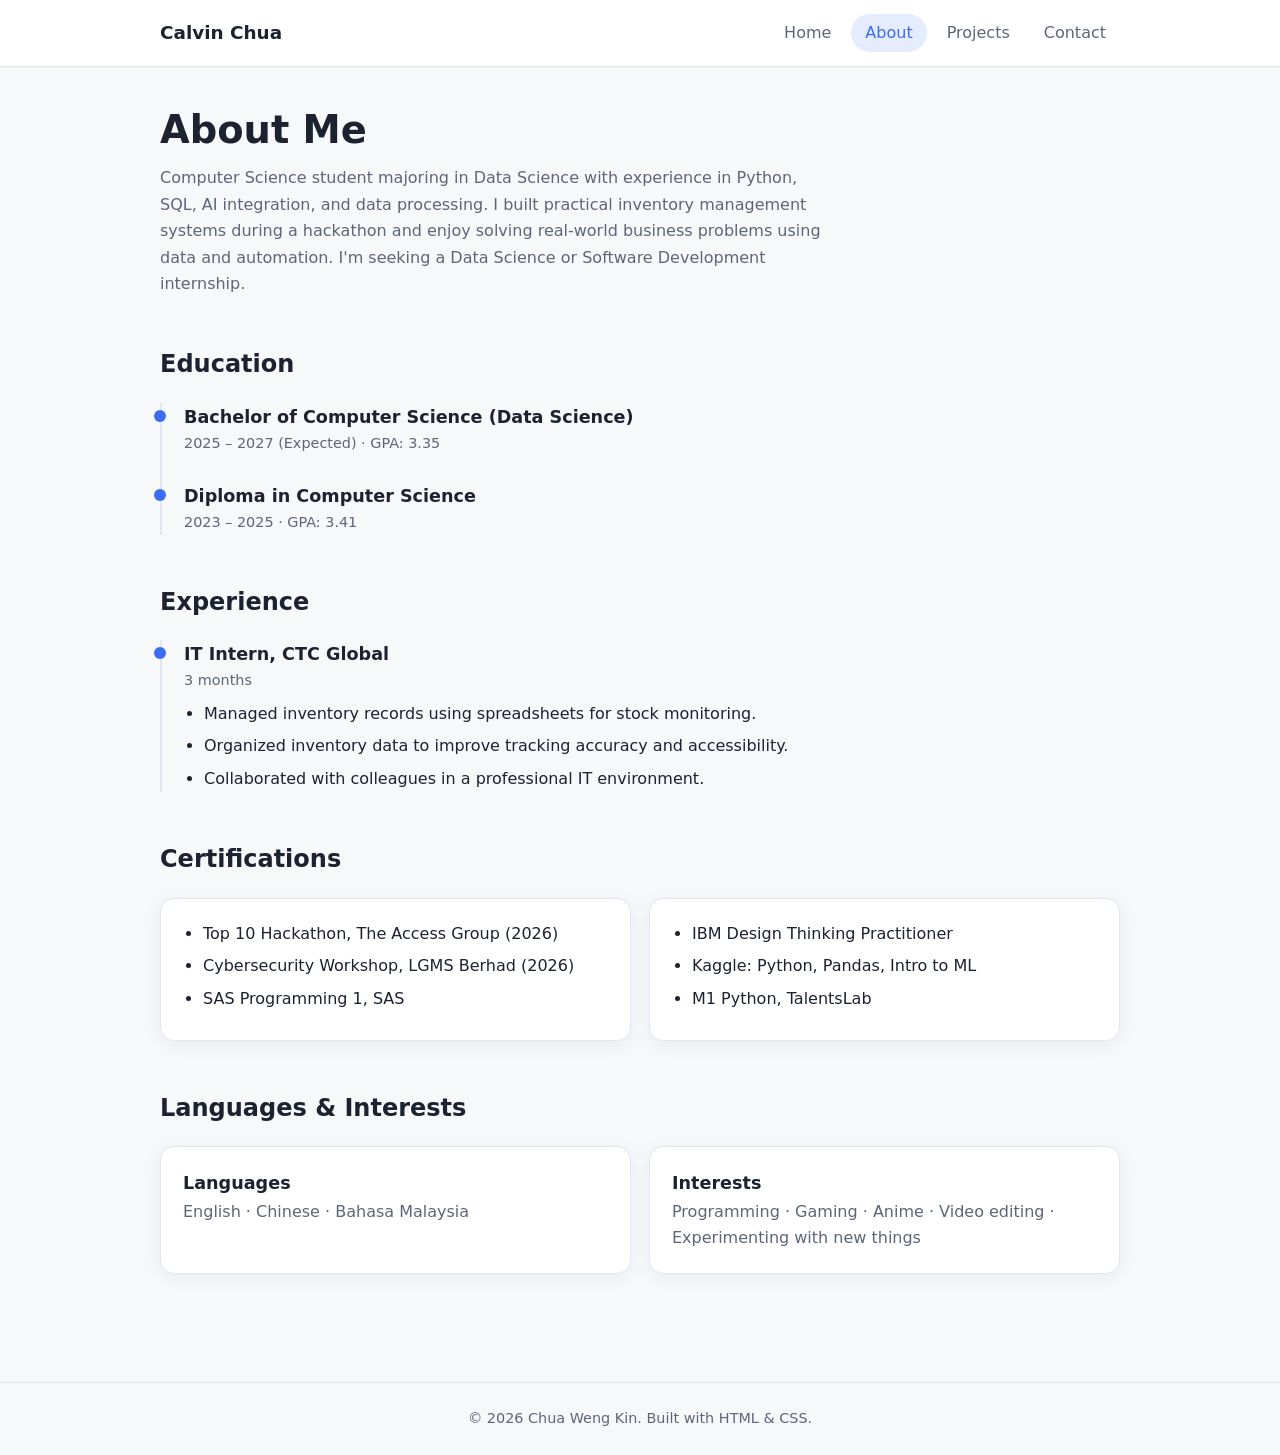
==== about.html @ a7e260a0 "about.html" ====
<!DOCTYPE html>
<html lang="en">
<head>
    <meta charset="UTF-8">
    <meta name="viewport" content="width=device-width, initial-scale=1">
    <title>About | Chua Weng Kin</title>
    <link rel="stylesheet" href="resources/style.css">
</head>
<body>
    <header>
        <nav class="nav">
            <a class="logo" href="index.html">Calvin Chua</a>
            <ul>
                <li><a href="index.html">Home</a></li>
                <li><a class="active" href="about.html">About</a></li>
                <li><a href="projects.html">Projects</a></li>
                <li><a href="contact.html">Contact</a></li>
            </ul>
        </nav>
    </header>

    <main>
        <section>
            <h1>About Me</h1>
            <p class="muted" style="margin-top:12px; max-width:65ch;">
                Computer Science student majoring in Data Science with experience in Python, SQL,
                AI integration, and data processing. I built practical inventory management systems
                during a hackathon and enjoy solving real-world business problems using data and
                automation. I'm seeking a Data Science or Software Development internship.
            </p>
        </section>

        <section>
            <h2>Education</h2>
            <div class="timeline">
                <div class="timeline-item">
                    <h3>Bachelor of Computer Science (Data Science)</h3>
                    <div class="date">2025 – 2027 (Expected) · GPA: 3.35</div>
                </div>
                <div class="timeline-item">
                    <h3>Diploma in Computer Science</h3>
                    <div class="date">2023 – 2025 · GPA: 3.41</div>
                </div>
            </div>
        </section>

        <section>
            <h2>Experience</h2>
            <div class="timeline">
                <div class="timeline-item">
                    <h3>IT Intern, CTC Global</h3>
                    <div class="date">3 months</div>
                    <ul class="list">
                        <li>Managed inventory records using spreadsheets for stock monitoring.</li>
                        <li>Organized inventory data to improve tracking accuracy and accessibility.</li>
                        <li>Collaborated with colleagues in a professional IT environment.</li>
                    </ul>
                </div>
            </div>
        </section>

        <section>
            <h2>Certifications</h2>
            <div class="grid grid-2">
                <div class="card">
                    <ul class="list">
                        <li>Top 10 Hackathon, The Access Group (2026)</li>
                        <li>Cybersecurity Workshop, LGMS Berhad (2026)</li>
                        <li>SAS Programming 1, SAS</li>
                    </ul>
                </div>
                <div class="card">
                    <ul class="list">
                        <li>IBM Design Thinking Practitioner</li>
                        <li>Kaggle: Python, Pandas, Intro to ML</li>
                        <li>M1 Python, TalentsLab</li>
                    </ul>
                </div>
            </div>
        </section>

        <section>
            <h2>Languages &amp; Interests</h2>
            <div class="grid grid-2">
                <div class="card">
                    <h3>Languages</h3>
                    <p class="muted">English · Chinese · Bahasa Malaysia</p>
                </div>
                <div class="card">
                    <h3>Interests</h3>
                    <p class="muted">Programming · Gaming · Anime · Video editing · Experimenting with new things</p>
                </div>
            </div>
        </section>
    </main>

    <footer>&copy; 2026 Chua Weng Kin. Built with HTML &amp; CSS.</footer>
</body>
</html>
---- resources/style.css ----
:root {
  --bg: #f7f8fa;
  --surface: #ffffff;
  --text: #1c2230;
  --muted: #5d6677;
  --accent: #3b6cf6;
  --accent-soft: #e6ecff;
  --border: #e2e6ee;
  --radius: 14px;
  --shadow: 0 4px 18px rgba(20, 30, 60, 0.06);
}

@media (prefers-color-scheme: dark) {
  :root {
    --bg: #0f131b;
    --surface: #171c27;
    --text: #e8ecf4;
    --muted: #9aa4b8;
    --accent: #7b9cff;
    --accent-soft: #212a44;
    --border: #262d3c;
    --shadow: 0 4px 18px rgba(0, 0, 0, 0.35);
  }
}

* { box-sizing: border-box; margin: 0; padding: 0; }

html { scroll-behavior: smooth; }

body {
  font-family: system-ui, -apple-system, "Segoe UI", Roboto, sans-serif;
  background: var(--bg);
  color: var(--text);
  line-height: 1.65;
}

a { color: var(--accent); text-decoration: none; }
a:hover { text-decoration: underline; }

/* ---------- Header / Nav ---------- */
header {
  position: sticky;
  top: 0;
  z-index: 10;
  background: var(--surface);
  border-bottom: 1px solid var(--border);
}

.nav {
  max-width: 1000px;
  margin: 0 auto;
  padding: 14px 20px;
  display: flex;
  align-items: center;
  justify-content: space-between;
  flex-wrap: wrap;
  gap: 10px;
}

.logo { font-weight: 700; font-size: 1.15rem; color: var(--text); }
.logo:hover { text-decoration: none; }

.nav ul { list-style: none; display: flex; gap: 6px; flex-wrap: wrap; }

.nav ul a {
  display: block;
  padding: 6px 14px;
  border-radius: 999px;
  color: var(--muted);
  font-weight: 500;
}

.nav ul a:hover { background: var(--accent-soft); text-decoration: none; }
.nav ul a.active { background: var(--accent-soft); color: var(--accent); }

/* ---------- Layout ---------- */
main { max-width: 1000px; margin: 0 auto; padding: 40px 20px 60px; }

section { margin-bottom: 48px; }

h1 { font-size: 2.4rem; line-height: 1.2; }
h2 { font-size: 1.5rem; margin-bottom: 18px; }
h3 { font-size: 1.1rem; }

.muted { color: var(--muted); }

.card {
  background: var(--surface);
  border: 1px solid var(--border);
  border-radius: var(--radius);
  padding: 22px;
  box-shadow: var(--shadow);
}

.grid { display: grid; gap: 18px; }
.grid-2 { grid-template-columns: repeat(auto-fit, minmax(280px, 1fr)); }
.grid-3 { grid-template-columns: repeat(auto-fit, minmax(220px, 1fr)); }

/* ---------- Hero ---------- */
.hero {
  display: flex;
  align-items: center;
  gap: 40px;
  flex-wrap: wrap;
}

.hero-text { flex: 1 1 340px; }
.hero-text .tag {
  display: inline-block;
  background: var(--accent-soft);
  color: var(--accent);
  padding: 4px 12px;
  border-radius: 999px;
  font-size: 0.85rem;
  font-weight: 600;
  margin-bottom: 14px;
}
.hero-text p { margin: 16px 0 24px; color: var(--muted); max-width: 55ch; }

.hero img {
  width: 200px;
  height: 200px;
  border-radius: 50%;
  object-fit: cover;
  border: 4px solid var(--accent-soft);
  box-shadow: var(--shadow);
}

/* ---------- Buttons ---------- */
.btn {
  display: inline-block;
  padding: 10px 20px;
  border-radius: 10px;
  font-weight: 600;
  border: 1px solid var(--accent);
  margin-right: 8px;
}
.btn-primary { background: var(--accent); color: #fff; }
.btn-primary:hover { opacity: 0.9; text-decoration: none; }
.btn-outline { color: var(--accent); }
.btn-outline:hover { background: var(--accent-soft); text-decoration: none; }

/* ---------- Chips ---------- */
.chips { display: flex; flex-wrap: wrap; gap: 8px; margin-top: 10px; }
.chip {
  background: var(--accent-soft);
  color: var(--accent);
  padding: 4px 12px;
  border-radius: 999px;
  font-size: 0.85rem;
  font-weight: 500;
}

/* ---------- Timeline (education / experience) ---------- */
.timeline { border-left: 2px solid var(--border); padding-left: 22px; }
.timeline-item { position: relative; margin-bottom: 26px; }
.timeline-item::before {
  content: "";
  position: absolute;
  left: -30px;
  top: 7px;
  width: 12px;
  height: 12px;
  border-radius: 50%;
  background: var(--accent);
}
.timeline-item .date { color: var(--muted); font-size: 0.9rem; }
.timeline-item ul { margin: 8px 0 0 18px; }

ul.list { margin-left: 20px; }
ul.list li { margin-bottom: 6px; }

/* ---------- Project cards ---------- */
.project h3 { margin-bottom: 4px; }
.project ul { margin: 12px 0 0 18px; }
.project li { margin-bottom: 4px; }

/* ---------- Footer ---------- */
footer {
  text-align: center;
  padding: 24px 20px;
  color: var(--muted);
  border-top: 1px solid var(--border);
  font-size: 0.9rem;
}

@media (max-width: 600px) {
  h1 { font-size: 1.9rem; }
  .hero { justify-content: center; text-align: center; }
  .hero-text p { margin-left: auto; margin-right: auto; }
}
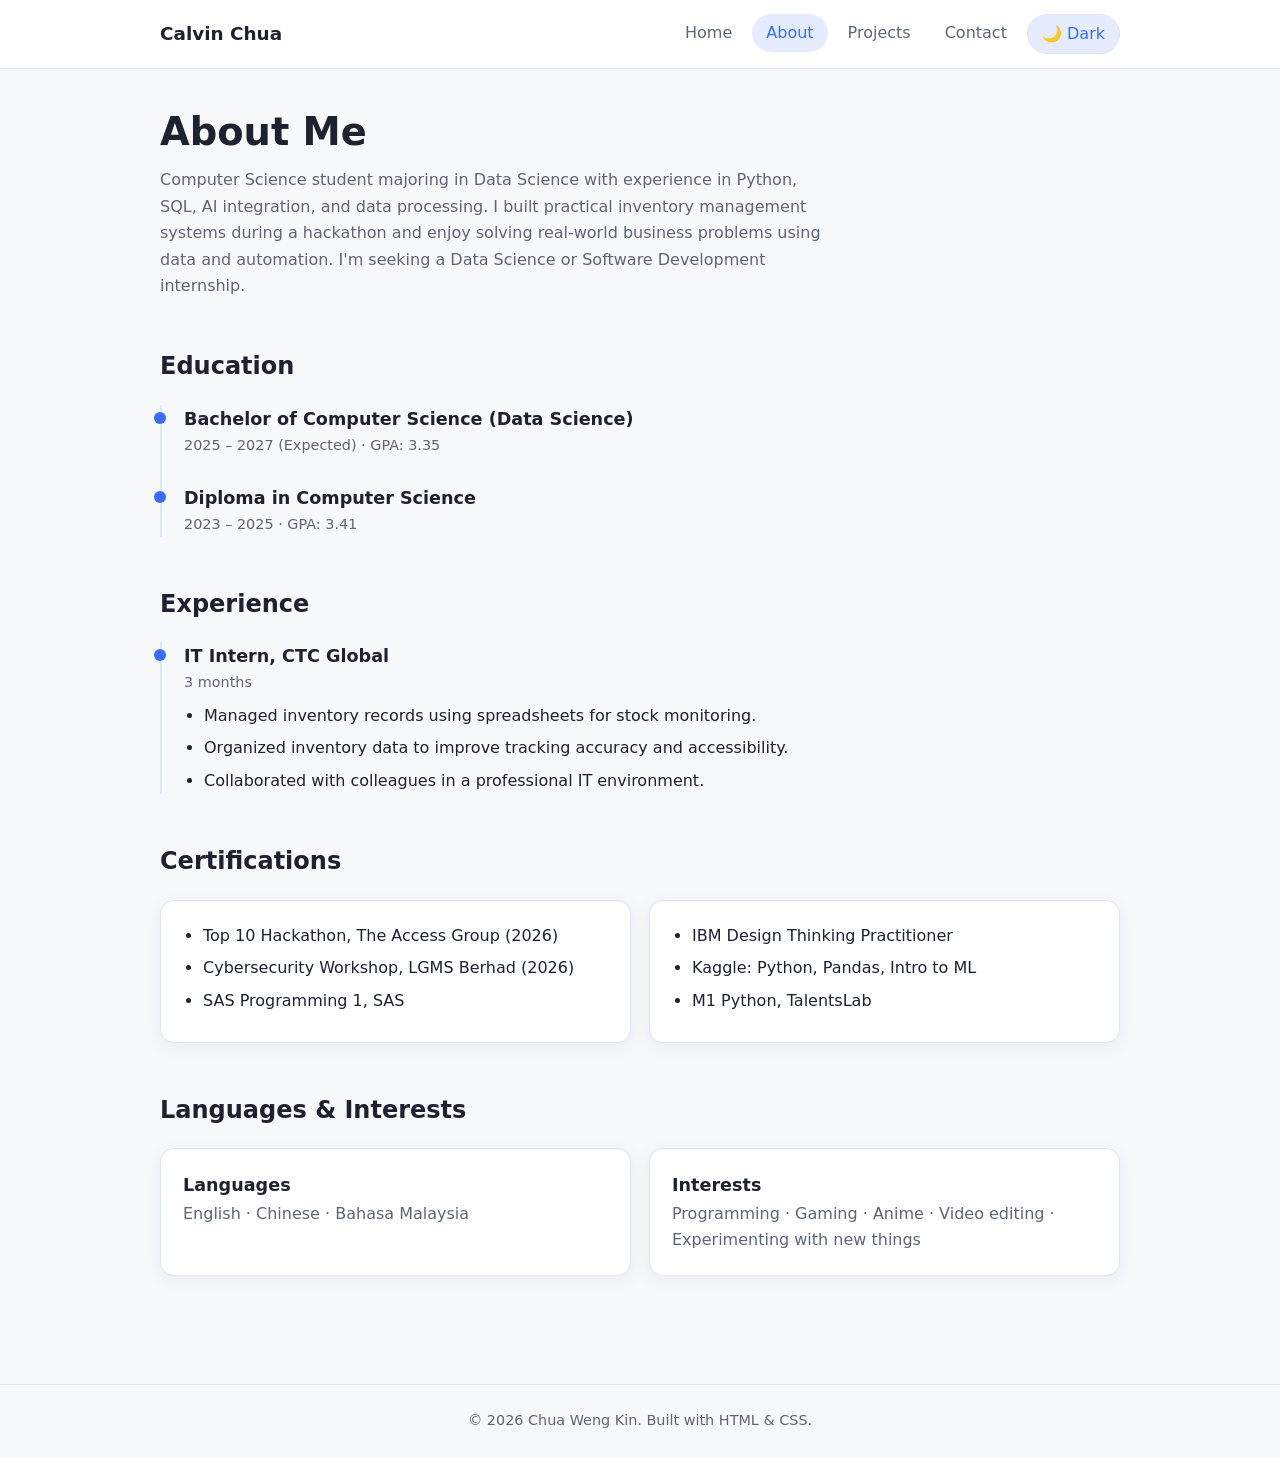
==== commit 7fa85e92: "toggle button" ====
--- a/about.html
+++ b/about.html
@@ -5,6 +5,7 @@
     <meta name="viewport" content="width=device-width, initial-scale=1">
     <title>About | Chua Weng Kin</title>
     <link rel="stylesheet" href="resources/style.css">
+    <script src="resources/theme.js"></script>
 </head>
 <body>
     <header>
@@ -15,6 +16,7 @@
                 <li><a class="active" href="about.html">About</a></li>
                 <li><a href="projects.html">Projects</a></li>
                 <li><a href="contact.html">Contact</a></li>
+                <li><button id="theme-toggle" type="button">🌙 Dark</button></li>
             </ul>
         </nav>
     </header>
--- a/resources/style.css
+++ b/resources/style.css
@@ -10,17 +10,15 @@
   --shadow: 0 4px 18px rgba(20, 30, 60, 0.06);
 }
 
-@media (prefers-color-scheme: dark) {
-  :root {
-    --bg: #0f131b;
-    --surface: #171c27;
-    --text: #e8ecf4;
-    --muted: #9aa4b8;
-    --accent: #7b9cff;
-    --accent-soft: #212a44;
-    --border: #262d3c;
-    --shadow: 0 4px 18px rgba(0, 0, 0, 0.35);
-  }
+:root[data-theme="dark"] {
+  --bg: #0f131b;
+  --surface: #171c27;
+  --text: #e8ecf4;
+  --muted: #9aa4b8;
+  --accent: #7b9cff;
+  --accent-soft: #212a44;
+  --border: #262d3c;
+  --shadow: 0 4px 18px rgba(0, 0, 0, 0.35);
 }
 
 * { box-sizing: border-box; margin: 0; padding: 0; }
@@ -95,6 +93,19 @@
 .grid { display: grid; gap: 18px; }
 .grid-2 { grid-template-columns: repeat(auto-fit, minmax(280px, 1fr)); }
 .grid-3 { grid-template-columns: repeat(auto-fit, minmax(220px, 1fr)); }
+
+/* ---------- Theme toggle ---------- */
+#theme-toggle {
+  background: var(--accent-soft);
+  color: var(--accent);
+  border: 1px solid var(--border);
+  border-radius: 999px;
+  padding: 6px 14px;
+  font: inherit;
+  font-weight: 500;
+  cursor: pointer;
+}
+#theme-toggle:hover { opacity: 0.85; }
 
 /* ---------- Hero ---------- */
 .hero {
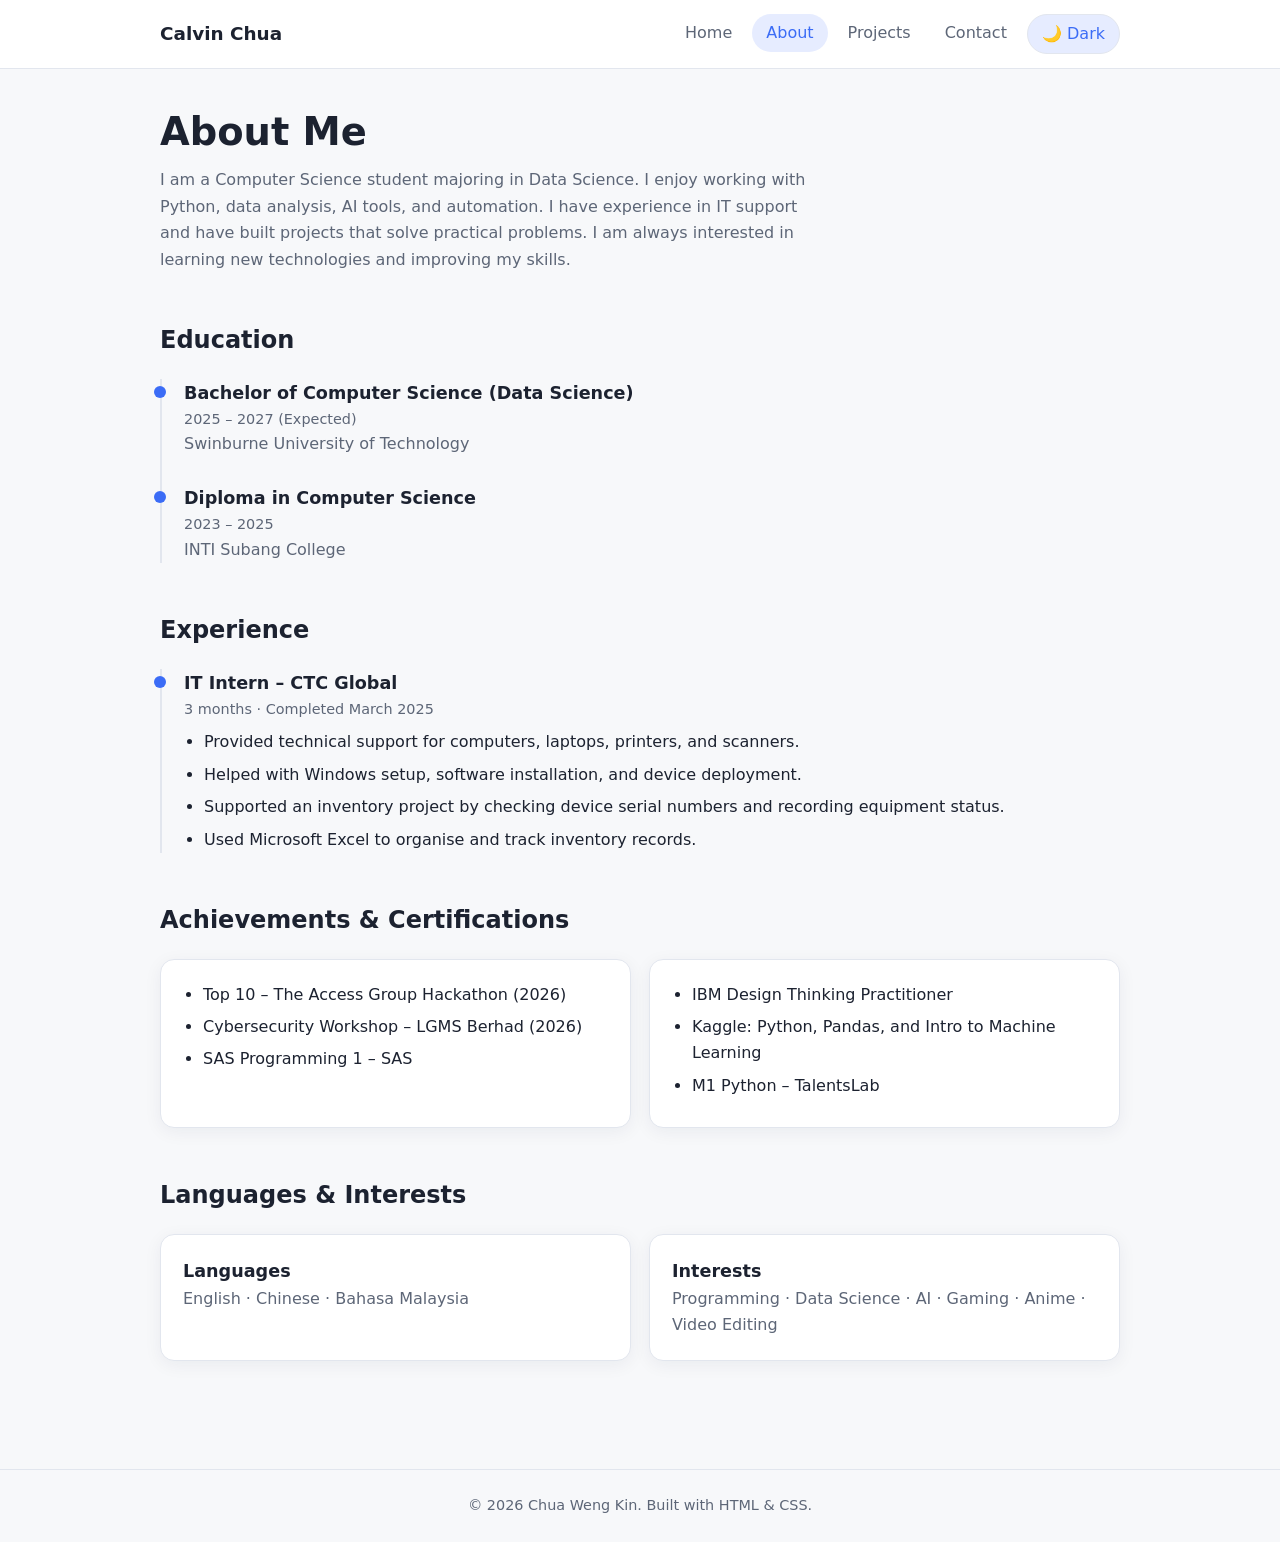
==== commit 6ea1e8e5: "Revise About page content and structure Updated the content and structure of the About page, includi" ====
--- a/about.html
+++ b/about.html
@@ -3,9 +3,10 @@
 <head>
     <meta charset="UTF-8">
     <meta name="viewport" content="width=device-width, initial-scale=1">
-    <title>About | Chua Weng Kin</title>
+    <meta name="description" content="Learn more about Calvin Chua, a Computer Science student majoring in Data Science, including his education, experience, and skills.">
+    <title>About | Calvin Chua</title>
     <link rel="stylesheet" href="resources/style.css">
-    <script src="resources/theme.js"></script>
+    <script src="resources/theme.js" defer></script>
 </head>
 <body>
     <header>
@@ -25,10 +26,11 @@
         <section>
             <h1>About Me</h1>
             <p class="muted" style="margin-top:12px; max-width:65ch;">
-                Computer Science student majoring in Data Science with experience in Python, SQL,
-                AI integration, and data processing. I built practical inventory management systems
-                during a hackathon and enjoy solving real-world business problems using data and
-                automation. I'm seeking a Data Science or Software Development internship.
+                I am a Computer Science student majoring in Data Science.
+                I enjoy working with Python, data analysis, AI tools, and automation.
+                I have experience in IT support and have built projects that solve
+                practical problems. I am always interested in learning new technologies
+                and improving my skills.
             </p>
         </section>
 
@@ -37,11 +39,14 @@
             <div class="timeline">
                 <div class="timeline-item">
                     <h3>Bachelor of Computer Science (Data Science)</h3>
-                    <div class="date">2025 – 2027 (Expected) · GPA: 3.35</div>
+                    <div class="date">2025 – 2027 (Expected)</div>
+                    <p class="muted">Swinburne University of Technology</p>
                 </div>
+
                 <div class="timeline-item">
                     <h3>Diploma in Computer Science</h3>
-                    <div class="date">2023 – 2025 · GPA: 3.41</div>
+                    <div class="date">2023 – 2025</div>
+                    <p class="muted">INTI Subang College</p>
                 </div>
             </div>
         </section>
@@ -50,32 +55,34 @@
             <h2>Experience</h2>
             <div class="timeline">
                 <div class="timeline-item">
-                    <h3>IT Intern, CTC Global</h3>
-                    <div class="date">3 months</div>
+                    <h3>IT Intern – CTC Global</h3>
+                    <div class="date">3 months · Completed March 2025</div>
                     <ul class="list">
-                        <li>Managed inventory records using spreadsheets for stock monitoring.</li>
-                        <li>Organized inventory data to improve tracking accuracy and accessibility.</li>
-                        <li>Collaborated with colleagues in a professional IT environment.</li>
+                        <li>Provided technical support for computers, laptops, printers, and scanners.</li>
+                        <li>Helped with Windows setup, software installation, and device deployment.</li>
+                        <li>Supported an inventory project by checking device serial numbers and recording equipment status.</li>
+                        <li>Used Microsoft Excel to organise and track inventory records.</li>
                     </ul>
                 </div>
             </div>
         </section>
 
         <section>
-            <h2>Certifications</h2>
+            <h2>Achievements &amp; Certifications</h2>
             <div class="grid grid-2">
                 <div class="card">
                     <ul class="list">
-                        <li>Top 10 Hackathon, The Access Group (2026)</li>
-                        <li>Cybersecurity Workshop, LGMS Berhad (2026)</li>
-                        <li>SAS Programming 1, SAS</li>
+                        <li>Top 10 – The Access Group Hackathon (2026)</li>
+                        <li>Cybersecurity Workshop – LGMS Berhad (2026)</li>
+                        <li>SAS Programming 1 – SAS</li>
                     </ul>
                 </div>
+
                 <div class="card">
                     <ul class="list">
                         <li>IBM Design Thinking Practitioner</li>
-                        <li>Kaggle: Python, Pandas, Intro to ML</li>
-                        <li>M1 Python, TalentsLab</li>
+                        <li>Kaggle: Python, Pandas, and Intro to Machine Learning</li>
+                        <li>M1 Python – TalentsLab</li>
                     </ul>
                 </div>
             </div>
@@ -88,9 +95,12 @@
                     <h3>Languages</h3>
                     <p class="muted">English · Chinese · Bahasa Malaysia</p>
                 </div>
+
                 <div class="card">
                     <h3>Interests</h3>
-                    <p class="muted">Programming · Gaming · Anime · Video editing · Experimenting with new things</p>
+                    <p class="muted">
+                        Programming · Data Science · AI · Gaming · Anime · Video Editing
+                    </p>
                 </div>
             </div>
         </section>
